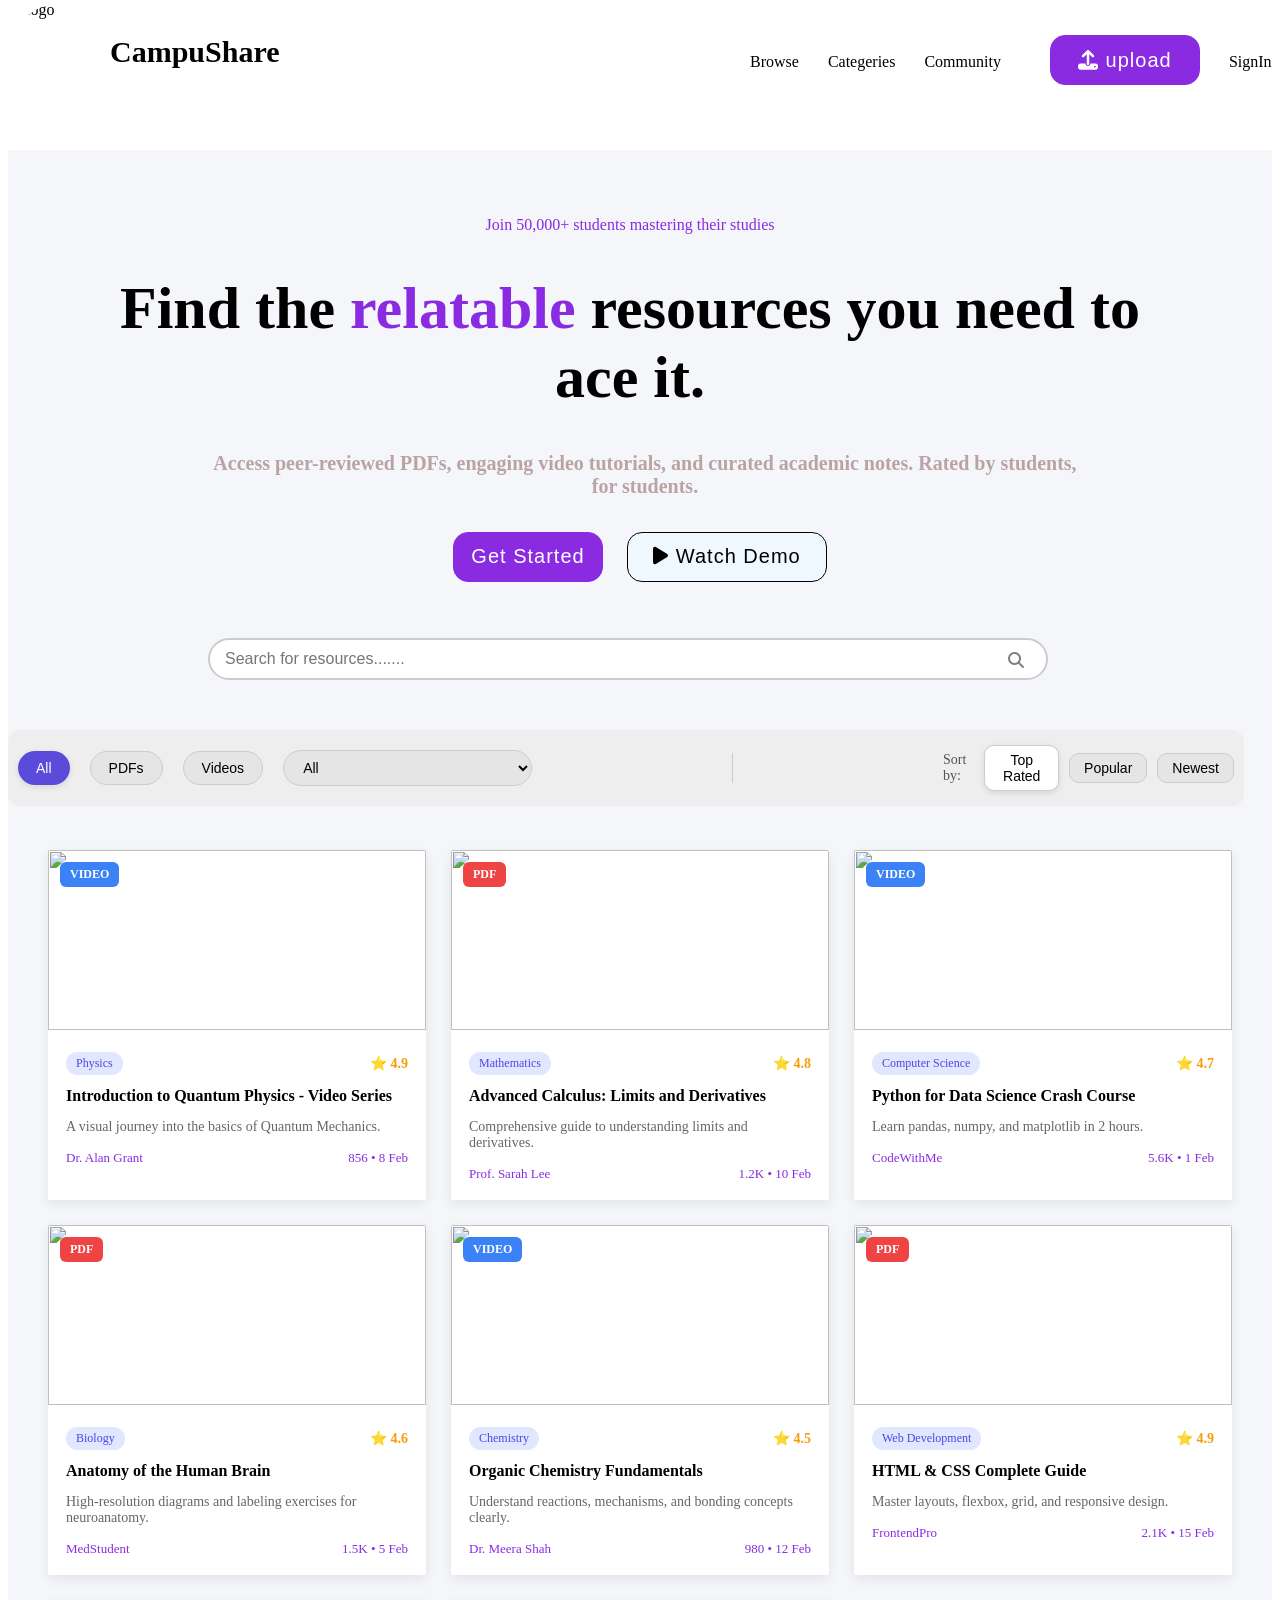
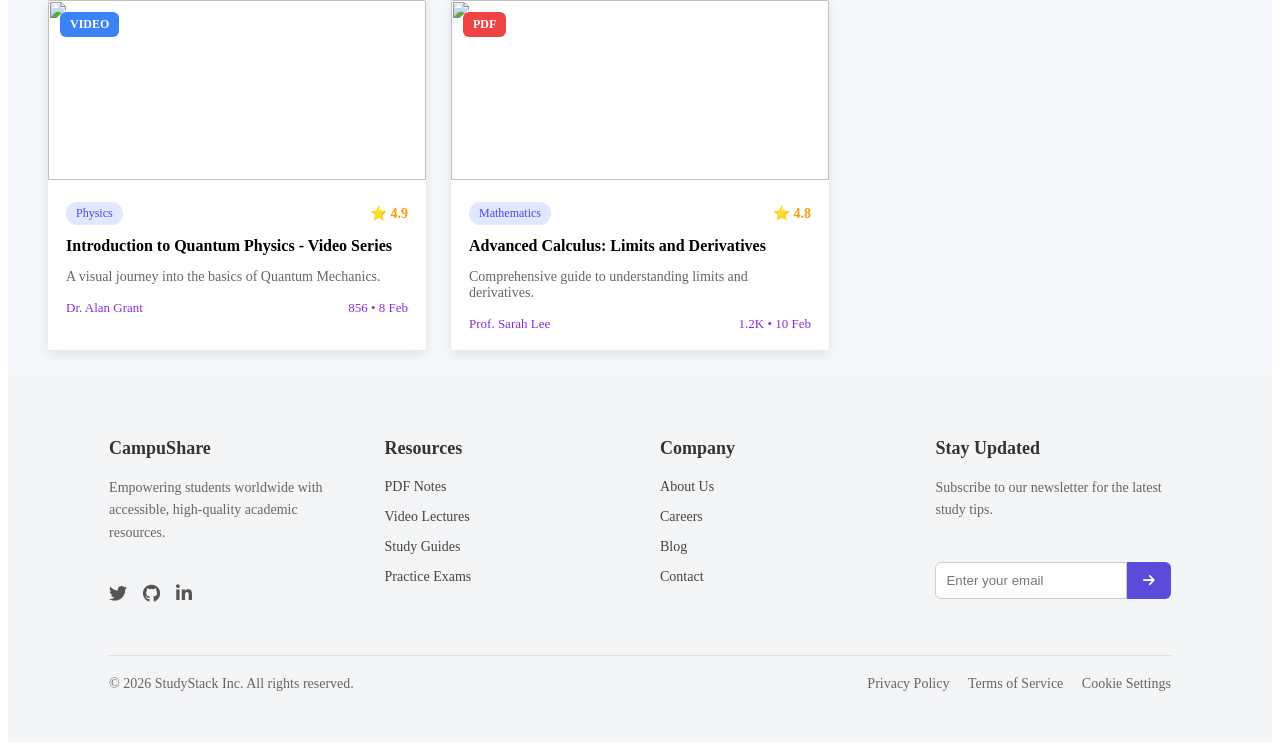
==== index.html @ 5b437035 "index,style files are created" ====
<!DOCTYPE html>
<html lang="en">
<head>
  <meta charset="UTF-8">
  <meta name="viewport" content="width=device-width, initial-scale=1.0">
  <title>Home Page</title>
  <link rel="stylesheet" href="style.css">
  <link rel="stylesheet" href="https://cdnjs.cloudflare.com/ajax/libs/font-awesome/6.5.0/css/all.min.css">
  <link rel="stylesheet" href="https://cdnjs.cloudflare.com/ajax/libs/font-awesome/6.5.0/css/all.min.css">
</head>
<body>
  <header class="navbar">
    <div class="logo-container">
      <img src="logo.png" alt="logo" class="logo">
      <h1 class="wesite_name">CampuShare</h1>
    </div>
    <nav class="nav-links">
      <a>Browse</a>
      <a>Categeries</a>
      <a>Community</a>
      <button class="highlightbtn"><i class="fa-solid fa-upload"></i>
      upload</button>
      <a>SignIn</a>
    </nav>
  </header> 
  <div class="text">
    <p>Join 50,000+ students mastering their studies</p>
    <h1>Find the <span>relatable</span> resources you need to ace it.</h1>
    <h5>Access peer-reviewed PDFs, engaging video tutorials, and curated academic notes. Rated by students, for students.</h5>
    <button class="highlightbtn">Get Started</button>
    <button class="btndemo" class="highlightbtn"><i class="fa-solid fa-play"></i> Watch Demo</button>
  </div>
  <div class="search-container">
    <input type="search" placeholder="Search for resources.......">
    <i class="fa-solid fa-magnifying-glass"></i>
  </div>
  

<div class="filter-bar">

    <!-- Category Buttons -->
    <div class="category-group">
        <button class="category-btn active">All</button>
        <button class="category-btn">PDFs</button>
        <button class="category-btn">Videos</button>
    </div>

    <!-- Dropdown -->
    <select>
        <option>All</option>
        <option>Computer Science</option>
        <option>Artificial Intelligence</option>
        <option>Electronics and Communication</option>
        <option>Electrical</option>
        <option>Mechanical</option>
        <option>Civil</option>
        <option>Chemical</option>
        <option>Metallurgy</option>
    </select>

    <div class="divider"></div>

    <!-- Sort Section -->
    <div class="sort-section">
        <span class="sort-label">Sort by:</span>
        <button class="sort-btn active">Top Rated</button>
        <button class="sort-btn">Popular</button>
        <button class="sort-btn">Newest</button>
    </div>

</div>
<section class="bottom-courses-section">
    <div class="bottom-courses-container">

        <!-- Card 1 -->
        <div class="bottom-course-card">
            <div class="bottom-course-img">
                <img src="https://images.unsplash.com/photo-1532094349884-543bc11b234d" alt="">
                <span class="bottom-badge video">VIDEO</span>
            </div>
            <div class="bottom-course-content">
                <div class="bottom-course-top">
                    <span class="bottom-category">Physics</span>
                    <span class="bottom-rating">⭐ 4.9</span>
                </div>
                <h3>Introduction to Quantum Physics - Video Series</h3>
                <p>A visual journey into the basics of Quantum Mechanics.</p>
                <div class="bottom-course-footer">
                    <span>Dr. Alan Grant</span>
                    <span>856 • 8 Feb</span>
                </div>
            </div>
        </div>

        <!-- Card 2 -->
        <div class="bottom-course-card">
            <div class="bottom-course-img">
                <img src="https://images.unsplash.com/photo-1509228627152-72ae9ae6848d" alt="">
                <span class="bottom-badge pdf">PDF</span>
            </div>
            <div class="bottom-course-content">
                <div class="bottom-course-top">
                    <span class="bottom-category">Mathematics</span>
                    <span class="bottom-rating">⭐ 4.8</span>
                </div>
                <h3>Advanced Calculus: Limits and Derivatives</h3>
                <p>Comprehensive guide to understanding limits and derivatives.</p>
                <div class="bottom-course-footer">
                    <span>Prof. Sarah Lee</span>
                    <span>1.2K • 10 Feb</span>
                </div>
            </div>
        </div>

        <!-- Card 3 -->
        <div class="bottom-course-card">
            <div class="bottom-course-img">
                <img src="https://images.unsplash.com/photo-1518770660439-4636190af475" alt="">
                <span class="bottom-badge video">VIDEO</span>
            </div>
            <div class="bottom-course-content">
                <div class="bottom-course-top">
                    <span class="bottom-category">Computer Science</span>
                    <span class="bottom-rating">⭐ 4.7</span>
                </div>
                <h3>Python for Data Science Crash Course</h3>
                <p>Learn pandas, numpy, and matplotlib in 2 hours.</p>
                <div class="bottom-course-footer">
                    <span>CodeWithMe</span>
                    <span>5.6K • 1 Feb</span>
                </div>
            </div>
        </div>

        <!-- Card 4 -->
        <div class="bottom-course-card">
            <div class="bottom-course-img">
                <img src="https://images.unsplash.com/photo-1530213786676-41ad9f7736f6" alt="">
                <span class="bottom-badge pdf">PDF</span>
            </div>
            <div class="bottom-course-content">
                <div class="bottom-course-top">
                    <span class="bottom-category">Biology</span>
                    <span class="bottom-rating">⭐ 4.6</span>
                </div>
                <h3>Anatomy of the Human Brain</h3>
                <p>High-resolution diagrams and labeling exercises for neuroanatomy.</p>
                <div class="bottom-course-footer">
                    <span>MedStudent</span>
                    <span>1.5K • 5 Feb</span>
                </div>
            </div>
        </div>

        <!-- Card 5 -->
        <div class="bottom-course-card">
            <div class="bottom-course-img">
                <img src="https://images.unsplash.com/photo-1581091870627-3c1f2c5e3b7a" alt="">
                <span class="bottom-badge video">VIDEO</span>
            </div>
            <div class="bottom-course-content">
                <div class="bottom-course-top">
                    <span class="bottom-category">Chemistry</span>
                    <span class="bottom-rating">⭐ 4.5</span>
                </div>
                <h3>Organic Chemistry Fundamentals</h3>
                <p>Understand reactions, mechanisms, and bonding concepts clearly.</p>
                <div class="bottom-course-footer">
                    <span>Dr. Meera Shah</span>
                    <span>980 • 12 Feb</span>
                </div>
            </div>
        </div>

    <!-- Card 6 -->
    <div class="bottom-course-card">
        <div class="bottom-course-img">
            <img src="https://images.unsplash.com/photo-1508780709619-79562169bc64" alt="">
            <span class="bottom-badge pdf">PDF</span>
        </div>
        <div class="bottom-course-content">
            <div class="bottom-course-top">
                <span class="bottom-category">Web Development</span>
                <span class="bottom-rating">⭐ 4.9</span>
            </div>
            <h3>HTML & CSS Complete Guide</h3>
            <p>Master layouts, flexbox, grid, and responsive design.</p>
            <div class="bottom-course-footer">
                <span>FrontendPro</span>
                <span>2.1K • 15 Feb</span>
            </div>
        </div>
    </div>
    <!-- Card 1 -->
        <div class="bottom-course-card">
            <div class="bottom-course-img">
                <img src="https://images.unsplash.com/photo-1532094349884-543bc11b234d" alt="">
                <span class="bottom-badge video">VIDEO</span>
            </div>
            <div class="bottom-course-content">
                <div class="bottom-course-top">
                    <span class="bottom-category">Physics</span>
                    <span class="bottom-rating">⭐ 4.9</span>
                </div>
                <h3>Introduction to Quantum Physics - Video Series</h3>
                <p>A visual journey into the basics of Quantum Mechanics.</p>
                <div class="bottom-course-footer">
                    <span>Dr. Alan Grant</span>
                    <span>856 • 8 Feb</span>
                </div>
            </div>
        </div>

        <!-- Card 2 -->
        <div class="bottom-course-card">
            <div class="bottom-course-img">
                <img src="https://images.unsplash.com/photo-1509228627152-72ae9ae6848d" alt="">
                <span class="bottom-badge pdf">PDF</span>
            </div>
            <div class="bottom-course-content">
                <div class="bottom-course-top">
                    <span class="bottom-category">Mathematics</span>
                    <span class="bottom-rating">⭐ 4.8</span>
                </div>
                <h3>Advanced Calculus: Limits and Derivatives</h3>
                <p>Comprehensive guide to understanding limits and derivatives.</p>
                <div class="bottom-course-footer">
                    <span>Prof. Sarah Lee</span>
                    <span>1.2K • 10 Feb</span>
                </div>
            </div>
        </div>

        

    </div>
</section>

<footer class="footer">
    <div class="footer-container">

        <!-- Brand -->
        <div class="footer-column">
            <h3>CampuShare</h3>
            <p>Empowering students worldwide with accessible, high-quality academic resources.</p>

            <!-- Social Icons -->
            <div class="social-icons">
                <a href="#"><i class="fa-brands fa-twitter"></i></a>
                <a href="#"><i class="fa-brands fa-github"></i></a>
                <a href="#"><i class="fa-brands fa-linkedin-in"></i></a>
            </div>
        </div>

        <!-- Resources -->
        <div class="footer-column">
            <h3>Resources</h3>
            <ul>
                <li><a href="#">PDF Notes</a></li>
                <li><a href="#">Video Lectures</a></li>
                <li><a href="#">Study Guides</a></li>
                <li><a href="#">Practice Exams</a></li>
            </ul>
        </div>

        <!-- Company -->
        <div class="footer-column">
            <h3>Company</h3>
            <ul>
                <li><a href="#">About Us</a></li>
                <li><a href="#">Careers</a></li>
                <li><a href="#">Blog</a></li>
                <li><a href="#">Contact</a></li>
            </ul>
        </div>

        <!-- Newsletter -->
        <div class="footer-column">
            <h3>Stay Updated</h3>
            <p>Subscribe to our newsletter for the latest study tips.</p>
            <div class="newsletter">
                <input type="email" placeholder="Enter your email">
                <button><i class="fa-solid fa-arrow-right"></i></button>
            </div>
        </div>

    </div>

    <!-- Bottom Section -->
    <div class="footer-bottom">
        <div>© 2026 StudyStack Inc. All rights reserved.</div>
        <div>
            <a href="#">Privacy Policy</a>
            <a href="#">Terms of Service</a>
            <a href="#">Cookie Settings</a>
        </div>
    </div>
</footer>

</body>
</html>
---- style.css ----
div img{
  border-radius:100%;
  width:100px;
  height:100px;
  padding-left:0px;
}.navbar{
  padding:5px 40px;
  display:flex;
  justify-content:space-between;
  align-items:center;
  padding:30px 40px;
  
}
.logo-container{
  display:flex;
  align-items:center;
  margin-left:0;
}
.nav-links{
  word-spacing: 25px;
  position:absolute;
  left:750px;
  top:35px;
  cursor: pointer;
}
.logo{
  height:100px;
  width:120px;
  margin-left:0px;
  position:absolute;
  left:10px;
  top:1px;
}
.wesite_name{
  font-size:30px;
  margin:0;
  padding-right:0px;
  position:absolute;
  left:100px;
  top:35px;
  margin-left:10px;
}
.text{
  position:absolute;
  top:200px;
  right:100px;
  left:80px;
  text-align:center;
}
div p{
  color:blueviolet;
  margin-bottom:40px;
}
div h1{
font-size:60px;
}
span{
  color:blueviolet
}
div h5{
  font-size:20px;
  padding-left:130px;
  color:rgb(187, 163, 163);
  padding-right:100px;
}
nav button{
  width:100px;
  margin-left:0;

}
.highlightbtn{
  background-color: blueviolet;
  color:white;
  height:50px;
  width:150px;
  margin-left:20px;
  border-radius:15px;
  cursor:pointer;
  font-size: 20px;
  letter-spacing:1px;
  border:1px solid blueviolet;
}
.btndemo{
  background-color: aliceblue;
  color:black;
  border:1px solid black;
  height:50px;
  width:200px;
  margin-left:20px;
  border-radius:15px;
  cursor:pointer;
  font-size: 20px;
  letter-spacing:1px;
}
.search-container {
  position: relative;
  width: 300px;
  margin-top: 40px;
  }

.search-container input {
  width: 100%;
  padding: 10px 40px 10px 15px; /* space for icon */
  font-size: 16px;
  border: 2px solid #ccc;
  border-radius: 25px;
  outline: none;
  position: relative;
  top:530px;
  left:200px;
  width:840px;
  
}

.search-container input:focus {
  border-color: #007bff;
}
.search-container i {
  position: absolute;
  top: 552px;
  right:0px;
  left:1000px;
  transform: translateY(-50%);
  color: gray;
  pointer-events: none; /* makes icon non-clickable */
}

.filter-bar {
  display: flex;
  align-items: center;
  gap: 20px;
  background: #eee;
  padding: 15px 10px;
  border-radius: 12px;
  position:absolute;
  top:730px;
  width:95%;
  margin-left:0px;
}

/* Category Buttons */
.category-group {
  display: flex;
  gap: 20px;
  padding-right:0px;
}

.category-btn {
  padding: 8px 18px;
  border-radius: 20px;
  border: 1px solid #ccc;
  background: #e5e5e5;
  cursor: pointer;
  font-size: 14px;
}

.category-btn.active {
  background: #5b4bdb;
  color: white;
  border: none;
  box-shadow: 0 2px 6px rgba(0,0,0,0.1);
}

  /* Dropdown */
select {
  padding: 8px 15px;
  border-radius: 20px;
  border: 1px solid #ccc;
  background: #e5e5e5;
  font-size: 14px;
  cursor: pointer;}

  /* Divider */
.divider {
  height: 30px;
  width: 1px;
  background: #ccc;
  margin: 0 180px;}

        /* Sort Section */
.sort-section {
    display: flex;
    align-items: center;
    gap: 10px;
    margin-left: 10px;}

.sort-label {
  font-size: 14px;
  color: #555;
}

.sort-btn {
  padding: 6px 14px;
  border-radius: 10px;
  border: 1px solid #ccc;
  background: #e5e5e5;
  cursor: pointer;
  font-size: 14px;
}

.sort-btn.active {
  background: white;
  box-shadow: 0 2px 6px rgba(0,0,0,0.1);
}

.bottom-courses-section {
    padding: 700px 40px;
    background: #f4f6f9;
}

.bottom-courses-container {
    display: grid;
    grid-template-columns: repeat(auto-fit, minmax(280px, 1fr));
    gap: 25px;
}

.bottom-course-card {
    background: #fff;
    border-radius: 2px;
    overflow: hidden;
    box-shadow: 0 4px 12px rgba(0,0,0,0.08);
    transition: 0.3s ease;
    -webkit-border-radius: 2px;
    -moz-border-radius: 2px;
    -ms-border-radius: 2px;
    -o-border-radius: 2px;
}

.bottom-course-card:hover {
    transform: translateY(-5px);
}

.bottom-course-img {
    position: relative;
}

.bottom-course-img img {
    width: 100%;
    height: 180px;
    object-fit: cover;
    border-radius:0;
    
}

.bottom-badge {
    position: absolute;
    top: 12px;
    left: 12px;
    padding: 5px 10px;
    font-size: 12px;
    color: white;
    border-radius: 6px;
    font-weight: bold;
}

.bottom-badge.video {
    background: #3b82f6;
}

.bottom-badge.pdf {
    background: #ef4444;
}

.bottom-course-content {
    padding: 18px;
}

.bottom-course-top {
    display: flex;
    justify-content: space-between;
    align-items: center;
}

.bottom-category {
    background: #e0e7ff;
    color: #4f46e5;
    font-size: 12px;
    padding: 4px 10px;
    border-radius: 20px;
}

.bottom-rating {
    color: #f59e0b;
    font-weight: bold;
    font-size: 14px;
}

.bottom-course-content h3 {
    margin: 12px 0 8px;
    font-size: 16px;
}

.bottom-course-content p {
    font-size: 14px;
    color: #666;
    margin-bottom: 15px;
}

.bottom-course-footer {
    display: flex;
    justify-content: space-between;
    font-size: 13px;
    color: #777;
}

        .footer {
            background: #f4f5f7;
            padding: 50px 8%;
            color: #333;
        }

        .footer-container {
            display: flex;
            justify-content: space-between;
            flex-wrap: wrap;
            gap: 40px;
        }

        .footer-column {
            flex: 1;
            min-width: 220px;
        }

        .footer h3 {
            margin-bottom: 18px;
            font-size: 18px;
            font-weight: 600;
        }

        .footer p {
            font-size: 14px;
            color: #666;
            line-height: 1.6;
        }

        .footer ul {
            list-style: none;
            padding: 0;
        }

        .footer ul li {
            margin-bottom: 12px;
        }

        .footer ul li a {
            text-decoration: none;
            color: #444;
            font-size: 14px;
            transition: 0.3s;
        }

        .footer ul li a:hover {
            color: #5b4bdb;
        }

        /* Social Icons */
        .social-icons {
            margin-top: 20px;
        }

        .social-icons a {
            display: inline-block;
            margin-right: 12px;
            font-size: 18px;
            color: #555;
            transition: 0.3s;
        }

        .social-icons a:hover {
            color: #5b4bdb;
            transform: translateY(-3px);
        }

        /* Newsletter */
        .newsletter {
            display: flex;
            margin-top: 15px;
        }

        .newsletter input {
            flex: 1;
            padding: 10px;
            border-radius: 6px 0 0 6px;
            border: 1px solid #ccc;
            outline: none;
            transition: 0.3s;
        }

        .newsletter input:focus {
            border-color: #5b4bdb;
        }

        .newsletter button {
            padding: 10px 16px;
            border: none;
            background: #5b4bdb;
            color: white;
            border-radius: 0 6px 6px 0;
            cursor: pointer;
            transition: 0.3s;
        }

        .newsletter button:hover {
            background: #4838c2;
        }

        /* Bottom */
        .footer-bottom {
            border-top: 1px solid #ddd;
            margin-top: 50px;
            padding-top: 20px;
            display: flex;
            justify-content: space-between;
            flex-wrap: wrap;
            font-size: 14px;
            color: #666;
        }

        .footer-bottom a {
            text-decoration: none;
            color: #666;
            margin-left: 15px;
            transition: 0.3s;
        }

        .footer-bottom a:hover {
            color: #5b4bdb;
        }

        /* Responsive */
        @media (max-width: 768px) {
            .footer-container {
                flex-direction: column;
            }

            .footer-bottom {
                flex-direction: column;
                gap: 10px;
            }
        }
.bottom-courses-section {
    padding: 700px 40px 20px 40px; /* reduce bottom padding */
}
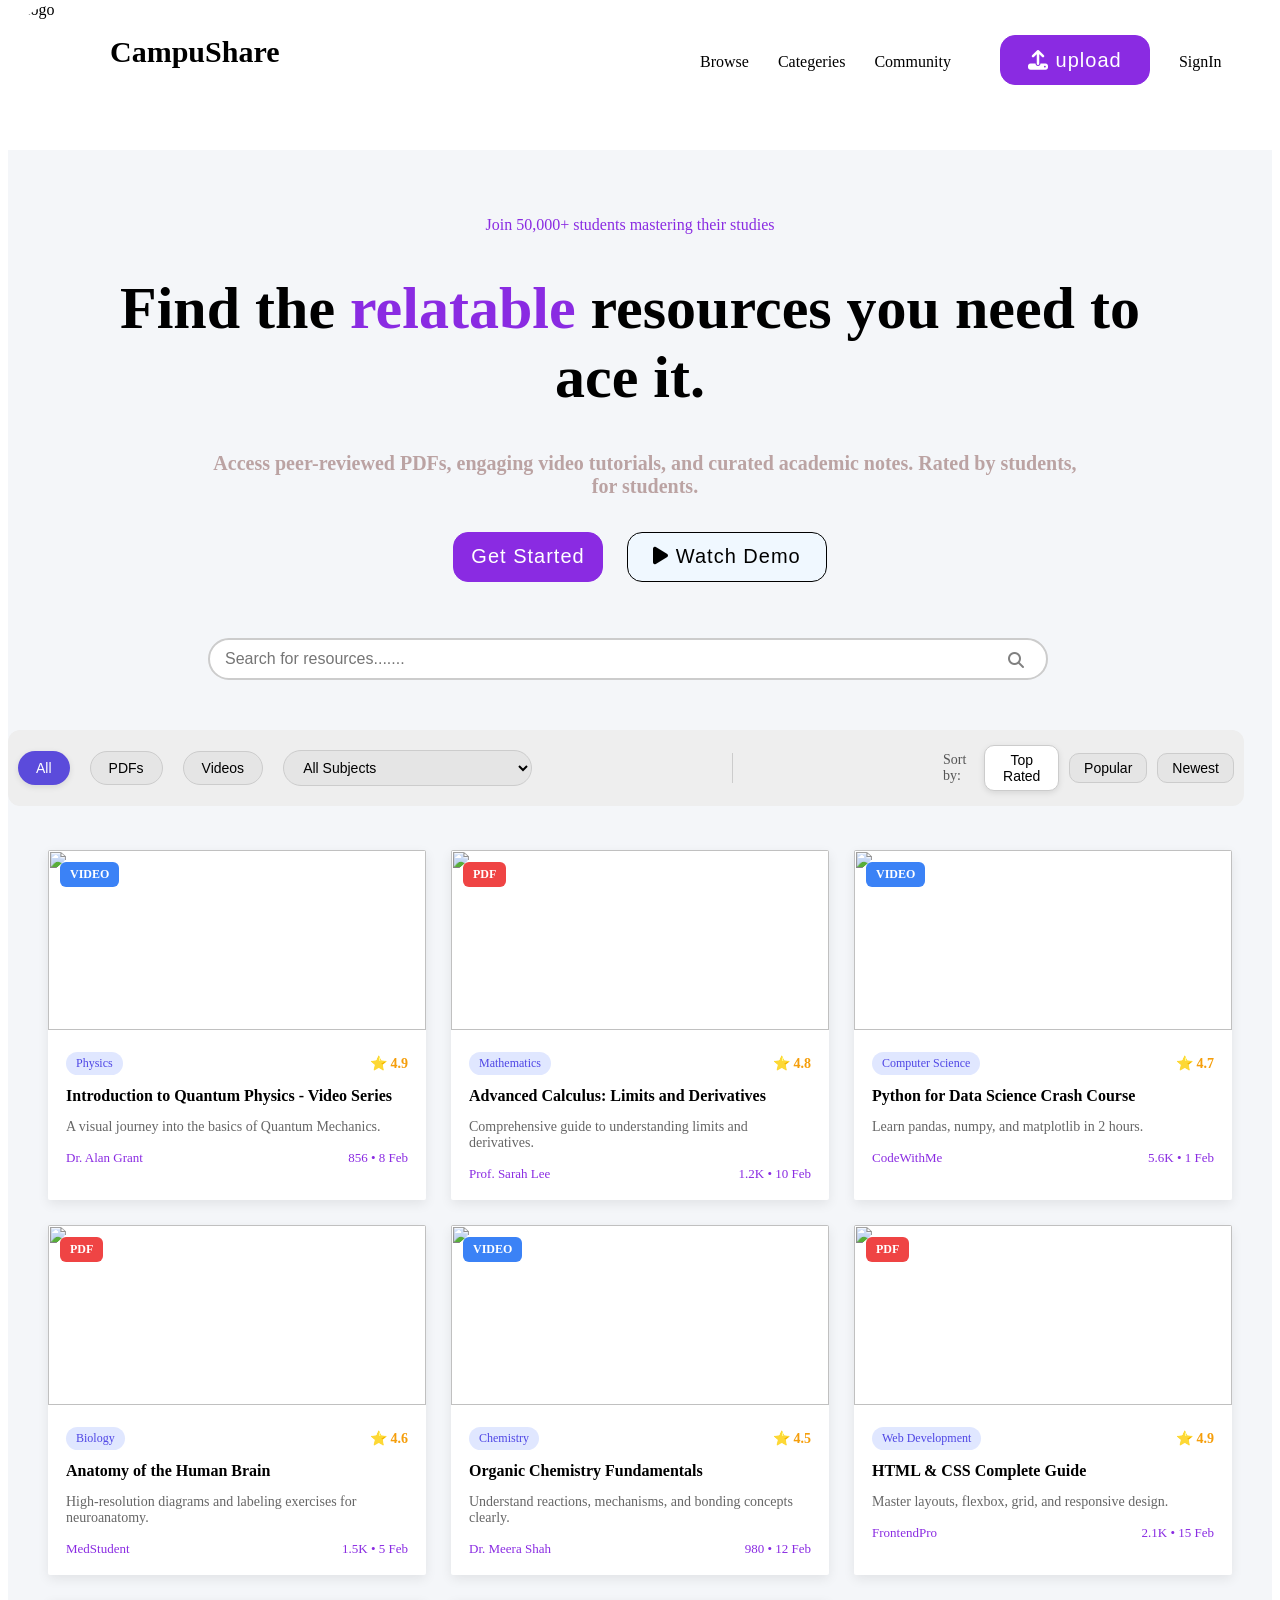
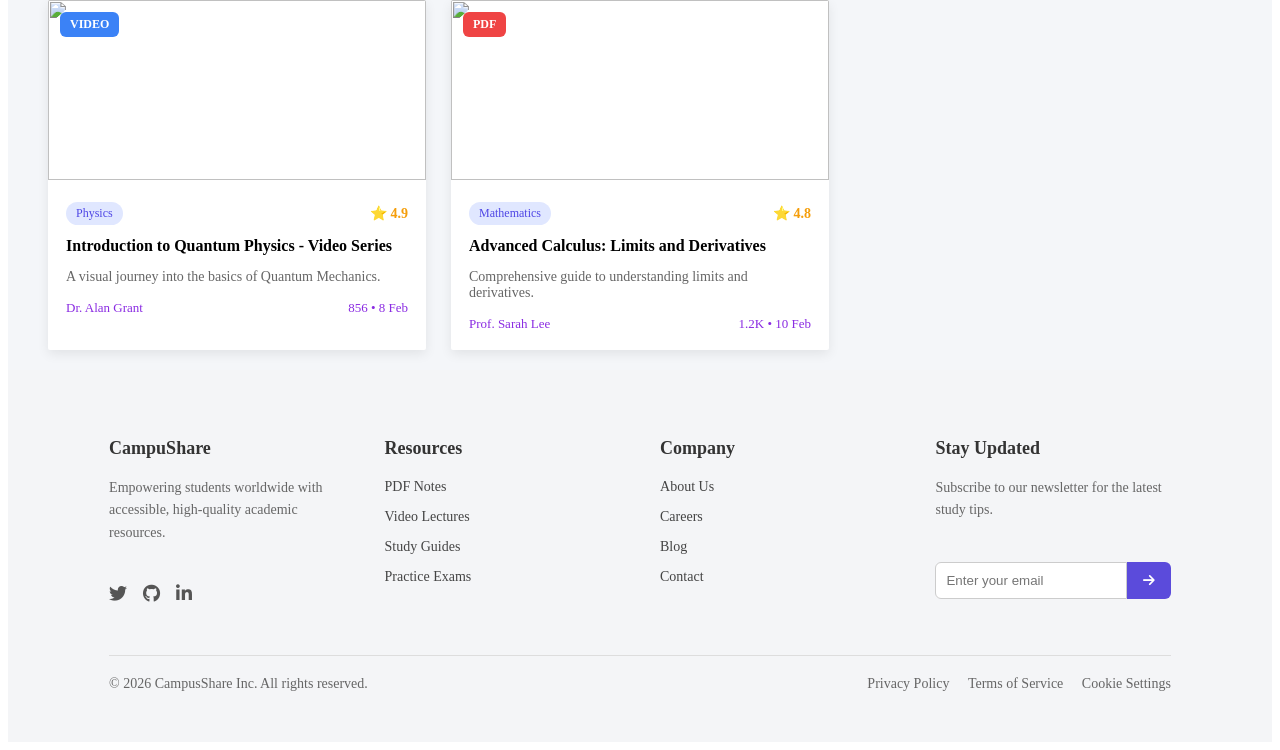
==== commit a7826bba: "Add files via upload" ====
--- a/index.html
+++ b/index.html
@@ -3,7 +3,7 @@
 <head>
   <meta charset="UTF-8">
   <meta name="viewport" content="width=device-width, initial-scale=1.0">
-  <title>Home Page</title>
+  <title>Landing Page</title>
   <link rel="stylesheet" href="style.css">
   <link rel="stylesheet" href="https://cdnjs.cloudflare.com/ajax/libs/font-awesome/6.5.0/css/all.min.css">
   <link rel="stylesheet" href="https://cdnjs.cloudflare.com/ajax/libs/font-awesome/6.5.0/css/all.min.css">
@@ -46,16 +46,19 @@
     </div>
 
     <!-- Dropdown -->
-    <select>
-        <option>All</option>
-        <option>Computer Science</option>
-        <option>Artificial Intelligence</option>
-        <option>Electronics and Communication</option>
-        <option>Electrical</option>
-        <option>Mechanical</option>
-        <option>Civil</option>
-        <option>Chemical</option>
-        <option>Metallurgy</option>
+    <select id="subject-filter">
+        <option value="all">All Subjects</option>
+        <option value="Physics">Physics</option>
+        <option value="Mathematics">Mathematics</option>
+        <option value="Computer Science">Computer Science</option>
+        <option value="Biology">Biology</option>
+        <option value="Chemistry">Chemistry</option>
+        <option value="Web Development">Web Development</option>
+        <option value="Artificial Intelligence">Artificial Intelligence</option>
+        <option value="Electronics and Communication">Electronics and Communication</option>
+        <option value="Electrical">Electrical</option>
+        <option value="Mechanical">Mechanical</option>
+        <option value="Civil">Civil</option>
     </select>
 
     <div class="divider"></div>
@@ -73,7 +76,7 @@
     <div class="bottom-courses-container">
 
         <!-- Card 1 -->
-        <div class="bottom-course-card">
+        <div class="bottom-course-card" data-type="video" data-category="Physics" data-rating="4.9" data-views="856" data-date="20250208">
             <div class="bottom-course-img">
                 <img src="https://images.unsplash.com/photo-1532094349884-543bc11b234d" alt="">
                 <span class="bottom-badge video">VIDEO</span>
@@ -93,7 +96,7 @@
         </div>
 
         <!-- Card 2 -->
-        <div class="bottom-course-card">
+        <div class="bottom-course-card" data-type="pdf" data-category="Mathematics" data-rating="4.8" data-views="1200" data-date="20250210">
             <div class="bottom-course-img">
                 <img src="https://images.unsplash.com/photo-1509228627152-72ae9ae6848d" alt="">
                 <span class="bottom-badge pdf">PDF</span>
@@ -113,7 +116,7 @@
         </div>
 
         <!-- Card 3 -->
-        <div class="bottom-course-card">
+        <div class="bottom-course-card" data-type="video" data-category="Computer Science" data-rating="4.7" data-views="5600" data-date="20250201">
             <div class="bottom-course-img">
                 <img src="https://images.unsplash.com/photo-1518770660439-4636190af475" alt="">
                 <span class="bottom-badge video">VIDEO</span>
@@ -133,7 +136,7 @@
         </div>
 
         <!-- Card 4 -->
-        <div class="bottom-course-card">
+        <div class="bottom-course-card" data-type="pdf" data-category="Biology" data-rating="4.6" data-views="1500" data-date="20250205">
             <div class="bottom-course-img">
                 <img src="https://images.unsplash.com/photo-1530213786676-41ad9f7736f6" alt="">
                 <span class="bottom-badge pdf">PDF</span>
@@ -153,7 +156,7 @@
         </div>
 
         <!-- Card 5 -->
-        <div class="bottom-course-card">
+        <div class="bottom-course-card" data-type="video" data-category="Chemistry" data-rating="4.5" data-views="980" data-date="20250212">
             <div class="bottom-course-img">
                 <img src="https://images.unsplash.com/photo-1581091870627-3c1f2c5e3b7a" alt="">
                 <span class="bottom-badge video">VIDEO</span>
@@ -173,7 +176,7 @@
         </div>
 
     <!-- Card 6 -->
-    <div class="bottom-course-card">
+    <div class="bottom-course-card" data-type="pdf" data-category="Web Development" data-rating="4.9" data-views="2100" data-date="20250215">
         <div class="bottom-course-img">
             <img src="https://images.unsplash.com/photo-1508780709619-79562169bc64" alt="">
             <span class="bottom-badge pdf">PDF</span>
@@ -192,7 +195,7 @@
         </div>
     </div>
     <!-- Card 1 -->
-        <div class="bottom-course-card">
+        <div class="bottom-course-card" data-type="video" data-category="Physics" data-rating="4.9" data-views="856" data-date="20250208">
             <div class="bottom-course-img">
                 <img src="https://images.unsplash.com/photo-1532094349884-543bc11b234d" alt="">
                 <span class="bottom-badge video">VIDEO</span>
@@ -212,7 +215,7 @@
         </div>
 
         <!-- Card 2 -->
-        <div class="bottom-course-card">
+        <div class="bottom-course-card" data-type="pdf" data-category="Mathematics" data-rating="4.8" data-views="1200" data-date="20250210">
             <div class="bottom-course-img">
                 <img src="https://images.unsplash.com/photo-1509228627152-72ae9ae6848d" alt="">
                 <span class="bottom-badge pdf">PDF</span>
@@ -288,7 +291,7 @@
 
     <!-- Bottom Section -->
     <div class="footer-bottom">
-        <div>© 2026 StudyStack Inc. All rights reserved.</div>
+        <div>© 2026 CampusShare Inc. All rights reserved.</div>
         <div>
             <a href="#">Privacy Policy</a>
             <a href="#">Terms of Service</a>
@@ -297,5 +300,77 @@
     </div>
 </footer>
 
+<script>
+  const categoryBtns = document.querySelectorAll('.category-btn');
+  const sortBtns = document.querySelectorAll('.sort-btn');
+  const subjectFilter = document.getElementById('subject-filter');
+  const container = document.querySelector('.bottom-courses-container');
+
+  let activeType = 'all';       // all, pdf, video
+  let activeSubject = 'all';    // all or subject name
+  let activeSort = 'top rated'; // top rated, popular, newest
+
+  function applyFiltersAndSort() {
+    const allCards = Array.from(document.querySelectorAll('.bottom-course-card'));
+
+    // 1. Filter
+    let visible = allCards.filter(card => {
+      const type = card.getAttribute('data-type');
+      const category = card.getAttribute('data-category');
+
+      const typeMatch = activeType === 'all' || type === activeType;
+      const subjectMatch = activeSubject === 'all' || category === activeSubject;
+      return typeMatch && subjectMatch;
+    });
+
+    // 2. Sort visible cards
+    visible.sort((a, b) => {
+      if (activeSort === 'top rated') {
+        return parseFloat(b.getAttribute('data-rating')) - parseFloat(a.getAttribute('data-rating'));
+      } else if (activeSort === 'popular') {
+        return parseInt(b.getAttribute('data-views')) - parseInt(a.getAttribute('data-views'));
+      } else if (activeSort === 'newest') {
+        return parseInt(b.getAttribute('data-date')) - parseInt(a.getAttribute('data-date'));
+      }
+    });
+
+    // 3. Show/hide and reorder
+    allCards.forEach(card => card.style.display = 'none');
+    visible.forEach(card => {
+      card.style.display = 'block';
+      container.appendChild(card); // reorder in DOM
+    });
+  }
+
+  // Type filter buttons (All / PDFs / Videos)
+  categoryBtns.forEach(btn => {
+    btn.addEventListener('click', () => {
+      categoryBtns.forEach(b => b.classList.remove('active'));
+      btn.classList.add('active');
+      const label = btn.textContent.trim().toLowerCase();
+      if (label === 'pdfs') activeType = 'pdf';
+      else if (label === 'videos') activeType = 'video';
+      else activeType = 'all';
+      applyFiltersAndSort();
+    });
+  });
+
+  // Subject dropdown
+  subjectFilter.addEventListener('change', () => {
+    activeSubject = subjectFilter.value;
+    applyFiltersAndSort();
+  });
+
+  // Sort buttons (Top Rated / Popular / Newest)
+  sortBtns.forEach(btn => {
+    btn.addEventListener('click', () => {
+      sortBtns.forEach(b => b.classList.remove('active'));
+      btn.classList.add('active');
+      activeSort = btn.textContent.trim().toLowerCase();
+      applyFiltersAndSort();
+    });
+  });
+</script>
+
 </body>
 </html>
--- a/style.css
+++ b/style.css
@@ -19,7 +19,7 @@
 .nav-links{
   word-spacing: 25px;
   position:absolute;
-  left:750px;
+  left:700px;
   top:35px;
   cursor: pointer;
 }
